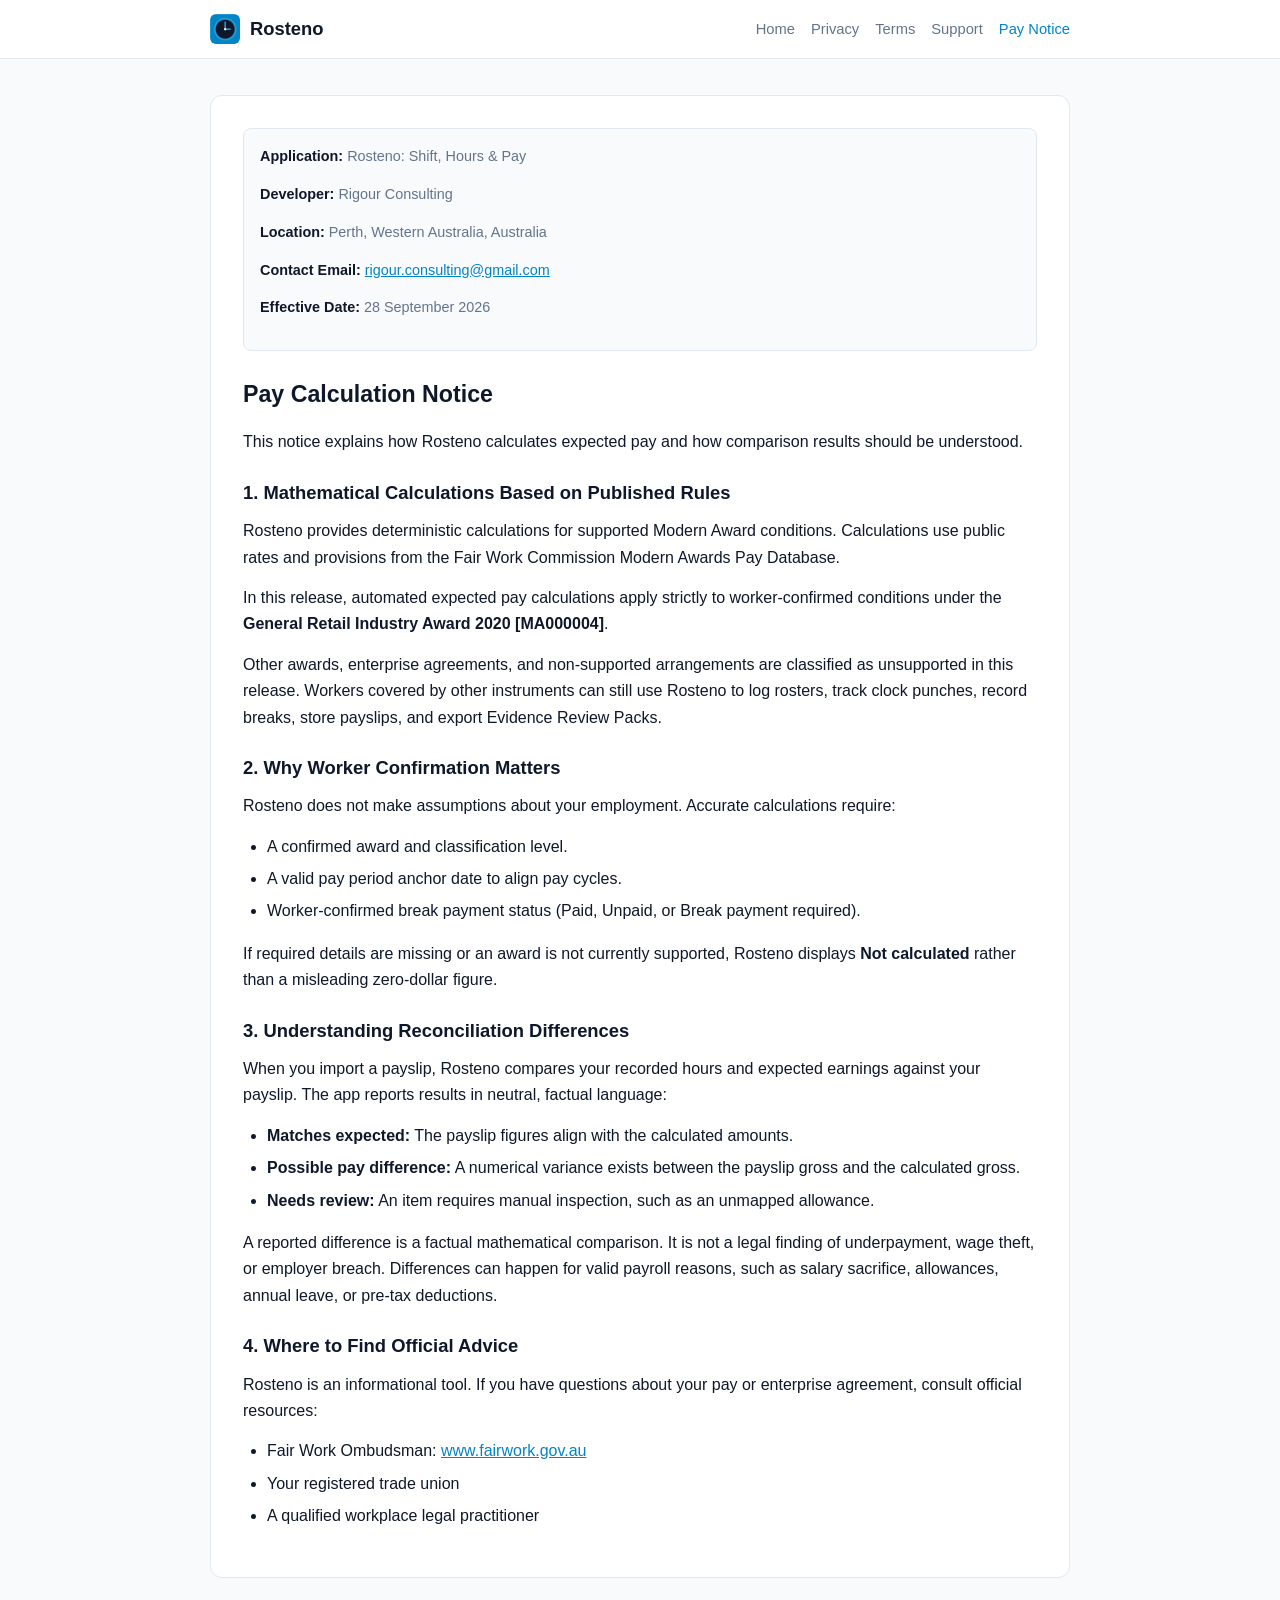
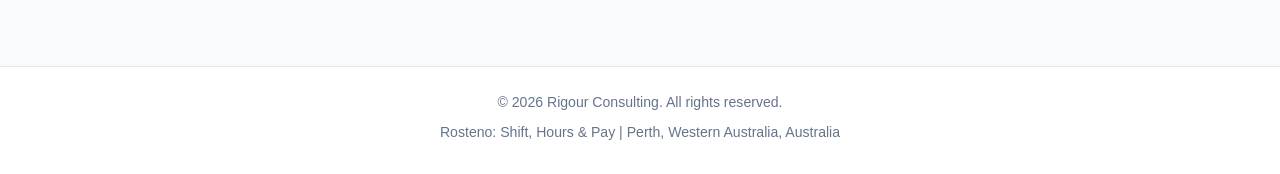
==== pay-calculation-notice/index.html @ e610ed9f "feat: initial release of Rosteno public pages" ====
<!DOCTYPE html>
<html lang="en-AU">
<head>
  <meta charset="UTF-8">
  <meta name="viewport" content="width=device-width, initial-scale=1.0">
  <meta name="description" content="Pay Calculation Notice for Rosteno: Shift, Hours &amp; Pay. Understanding calculation boundaries and reconciliation.">
  <title>Pay Calculation Notice | Rosteno: Shift, Hours &amp; Pay</title>
  <link rel="stylesheet" href="../assets/site.css">
  <link rel="icon" type="image/png" href="../assets/rosteno-icon.png">
</head>
<body>
  <nav class="site-nav">
    <div class="nav-container">
      <a href="../" class="brand-link">
        <img src="../assets/rosteno-icon.png" alt="Rosteno Logo" class="brand-logo">
        <span>Rosteno</span>
      </a>
      <ul class="nav-links">
        <li><a href="../">Home</a></li>
        <li><a href="../privacy/">Privacy</a></li>
        <li><a href="../terms/">Terms</a></li>
        <li><a href="../support/">Support</a></li>
        <li><a href="./" class="active">Pay Notice</a></li>
      </ul>
    </div>
  </nav>

  <main class="main-content">
    <div class="doc-card">
      <div class="meta-box">
        <p><strong>Application:</strong> Rosteno: Shift, Hours &amp; Pay</p>
        <p><strong>Developer:</strong> Rigour Consulting</p>
        <p><strong>Location:</strong> Perth, Western Australia, Australia</p>
        <p><strong>Contact Email:</strong> <a href="mailto:rigour.consulting@gmail.com" style="color: var(--accent);">rigour.consulting@gmail.com</a></p>
        <p><strong>Effective Date:</strong> 28 September 2026</p>
      </div>

      <h2>Pay Calculation Notice</h2>
      <p>This notice explains how Rosteno calculates expected pay and how comparison results should be understood.</p>

      <h3>1. Mathematical Calculations Based on Published Rules</h3>
      <p>Rosteno provides deterministic calculations for supported Modern Award conditions. Calculations use public rates and provisions from the Fair Work Commission Modern Awards Pay Database.</p>
      <p>In this release, automated expected pay calculations apply strictly to worker-confirmed conditions under the <strong>General Retail Industry Award 2020 [MA000004]</strong>.</p>
      <p>Other awards, enterprise agreements, and non-supported arrangements are classified as unsupported in this release. Workers covered by other instruments can still use Rosteno to log rosters, track clock punches, record breaks, store payslips, and export Evidence Review Packs.</p>

      <h3>2. Why Worker Confirmation Matters</h3>
      <p>Rosteno does not make assumptions about your employment. Accurate calculations require:</p>
      <ul>
        <li>A confirmed award and classification level.</li>
        <li>A valid pay period anchor date to align pay cycles.</li>
        <li>Worker-confirmed break payment status (Paid, Unpaid, or Break payment required).</li>
      </ul>
      <p>If required details are missing or an award is not currently supported, Rosteno displays <strong>Not calculated</strong> rather than a misleading zero-dollar figure.</p>

      <h3>3. Understanding Reconciliation Differences</h3>
      <p>When you import a payslip, Rosteno compares your recorded hours and expected earnings against your payslip. The app reports results in neutral, factual language:</p>
      <ul>
        <li><strong>Matches expected:</strong> The payslip figures align with the calculated amounts.</li>
        <li><strong>Possible pay difference:</strong> A numerical variance exists between the payslip gross and the calculated gross.</li>
        <li><strong>Needs review:</strong> An item requires manual inspection, such as an unmapped allowance.</li>
      </ul>
      <p>A reported difference is a factual mathematical comparison. It is not a legal finding of underpayment, wage theft, or employer breach. Differences can happen for valid payroll reasons, such as salary sacrifice, allowances, annual leave, or pre-tax deductions.</p>

      <h3>4. Where to Find Official Advice</h3>
      <p>Rosteno is an informational tool. If you have questions about your pay or enterprise agreement, consult official resources:</p>
      <ul>
        <li>Fair Work Ombudsman: <a href="https://www.fairwork.gov.au" target="_blank" rel="noopener" style="color: var(--accent);">www.fairwork.gov.au</a></li>
        <li>Your registered trade union</li>
        <li>A qualified workplace legal practitioner</li>
      </ul>
    </div>
  </main>

  <footer class="site-footer">
    <p>&copy; 2026 Rigour Consulting. All rights reserved.</p>
    <p>Rosteno: Shift, Hours &amp; Pay | Perth, Western Australia, Australia</p>
  </footer>
</body>
</html>
---- assets/site.css ----
:root {
  --bg-color: #0f172a;
  --card-bg: #1e293b;
  --border-color: #334155;
  --text-main: #f8fafc;
  --text-muted: #94a3b8;
  --accent: #38bdf8;
  --accent-hover: #0284c7;
  --callout-bg: #0c4a6e;
  --callout-border: #38bdf8;
  --warning-bg: #451a03;
  --warning-border: #f59e0b;
  --nav-bg: rgba(15, 23, 42, 0.92);
}

@media (prefers-color-scheme: light) {
  :root {
    --bg-color: #f8fafc;
    --card-bg: #ffffff;
    --border-color: #e2e8f0;
    --text-main: #0f172a;
    --text-muted: #64748b;
    --accent: #0284c7;
    --accent-hover: #0369a1;
    --callout-bg: #f0f9ff;
    --callout-border: #0284c7;
    --warning-bg: #fffbeb;
    --warning-border: #d97706;
    --nav-bg: rgba(255, 255, 255, 0.92);
  }
}

* {
  box-sizing: border-box;
  margin: 0;
  padding: 0;
}

body {
  font-family: -apple-system, BlinkMacSystemFont, "Segoe UI", Roboto, Helvetica, Arial, sans-serif;
  line-height: 1.65;
  color: var(--text-main);
  background-color: var(--bg-color);
  min-height: 100vh;
  display: flex;
  flex-direction: column;
}

.site-nav {
  position: sticky;
  top: 0;
  backdrop-filter: blur(8px);
  background-color: var(--nav-bg);
  border-bottom: 1px solid var(--border-color);
  z-index: 100;
}

.nav-container {
  max-width: 900px;
  margin: 0 auto;
  padding: 14px 20px;
  display: flex;
  justify-content: space-between;
  align-items: center;
  flex-wrap: wrap;
  gap: 12px;
}

.brand-link {
  display: flex;
  align-items: center;
  gap: 10px;
  text-decoration: none;
  color: var(--text-main);
  font-weight: 700;
  font-size: 1.15rem;
}

.brand-logo {
  width: 30px;
  height: 30px;
  border-radius: 6px;
}

.nav-links {
  display: flex;
  gap: 16px;
  list-style: none;
  font-size: 0.92rem;
  flex-wrap: wrap;
}

.nav-links a {
  text-decoration: none;
  color: var(--text-muted);
  font-weight: 500;
  transition: color 0.15s ease;
}

.nav-links a:hover,
.nav-links a.active {
  color: var(--accent);
}

.main-content {
  flex: 1;
  max-width: 900px;
  width: 100%;
  margin: 0 auto;
  padding: 36px 20px 60px;
}

.hero {
  text-align: center;
  margin-bottom: 36px;
}

.hero-title {
  font-size: 2.2rem;
  font-weight: 800;
  margin-bottom: 8px;
  letter-spacing: -0.02em;
}

.hero-subtitle {
  font-size: 1.15rem;
  color: var(--accent);
  font-weight: 600;
  margin-bottom: 12px;
}

.hero-tagline {
  font-size: 1.05rem;
  color: var(--text-muted);
  max-width: 650px;
  margin: 0 auto;
}

.doc-card {
  background-color: var(--card-bg);
  border: 1px solid var(--border-color);
  border-radius: 12px;
  padding: 32px;
  margin-bottom: 28px;
}

.doc-card h2 {
  font-size: 1.45rem;
  margin-bottom: 16px;
  color: var(--text-main);
}

.doc-card h3 {
  font-size: 1.15rem;
  margin: 22px 0 10px;
  color: var(--text-main);
}

.doc-card p {
  margin-bottom: 14px;
}

.doc-card ul,
.doc-card ol {
  margin: 0 0 16px 24px;
}

.doc-card li {
  margin-bottom: 6px;
}

.portal-grid {
  display: grid;
  grid-template-columns: repeat(auto-fit, minmax(240px, 1fr));
  gap: 16px;
  margin-top: 24px;
}

.portal-card {
  display: block;
  text-decoration: none;
  background-color: var(--bg-color);
  border: 1px solid var(--border-color);
  border-radius: 10px;
  padding: 20px;
  transition: border-color 0.15s ease, transform 0.15s ease;
}

.portal-card:hover {
  border-color: var(--accent);
  transform: translateY(-2px);
}

.portal-card h3 {
  font-size: 1.05rem;
  margin: 0 0 8px;
  color: var(--accent);
}

.portal-card p {
  font-size: 0.9rem;
  color: var(--text-muted);
  margin-bottom: 0;
  line-height: 1.5;
}

.callout {
  background-color: var(--callout-bg);
  border-left: 4px solid var(--callout-border);
  padding: 14px 18px;
  border-radius: 0 8px 8px 0;
  margin: 18px 0;
  font-size: 0.95rem;
}

.warning {
  background-color: var(--warning-bg);
  border-left: 4px solid var(--warning-border);
  padding: 14px 18px;
  border-radius: 0 8px 8px 0;
  margin: 18px 0;
  font-size: 0.95rem;
}

.meta-box {
  background-color: var(--bg-color);
  border: 1px solid var(--border-color);
  border-radius: 8px;
  padding: 16px;
  margin-bottom: 24px;
  font-size: 0.9rem;
  color: var(--text-muted);
}

.meta-box strong {
  color: var(--text-main);
}

.site-footer {
  border-top: 1px solid var(--border-color);
  padding: 24px 20px;
  text-align: center;
  font-size: 0.88rem;
  color: var(--text-muted);
  background-color: var(--card-bg);
}

.site-footer p {
  margin-bottom: 6px;
}

.site-footer a {
  color: var(--accent);
  text-decoration: none;
}

.site-footer a:hover {
  text-decoration: underline;
}
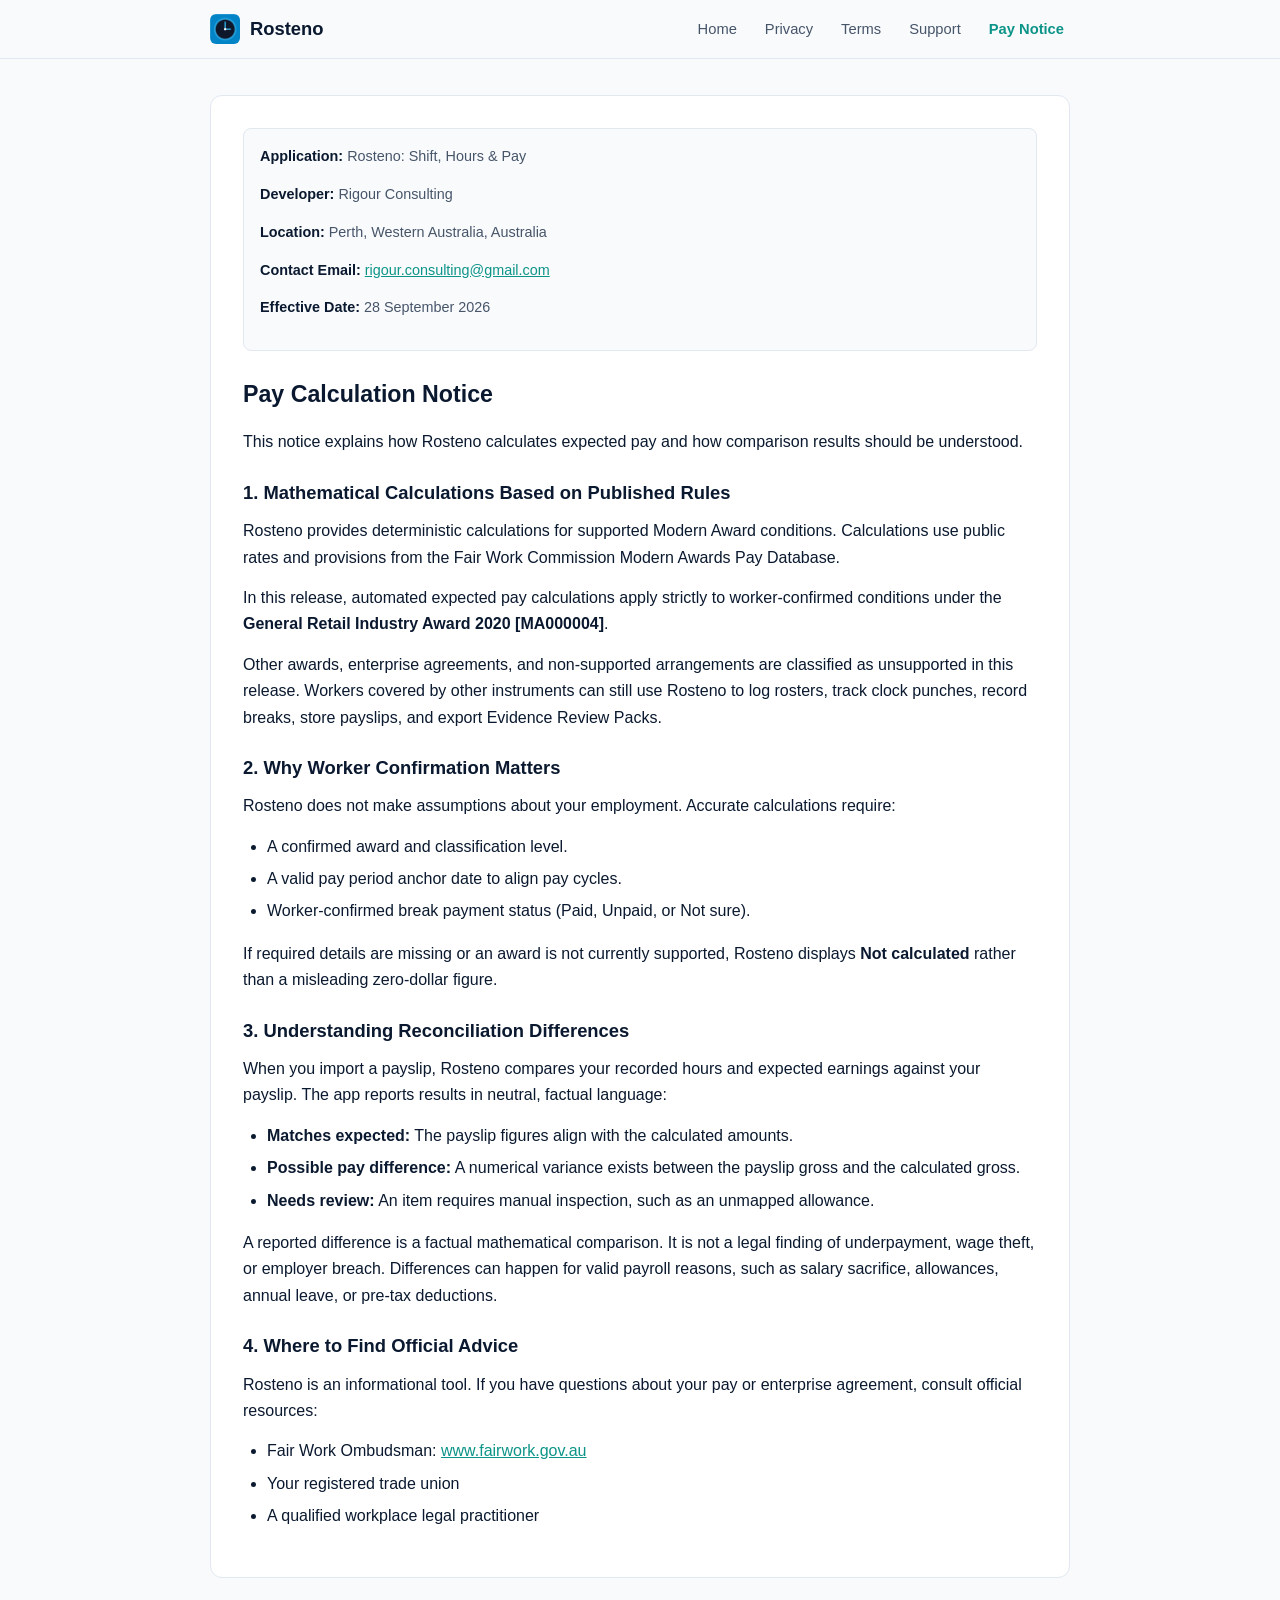
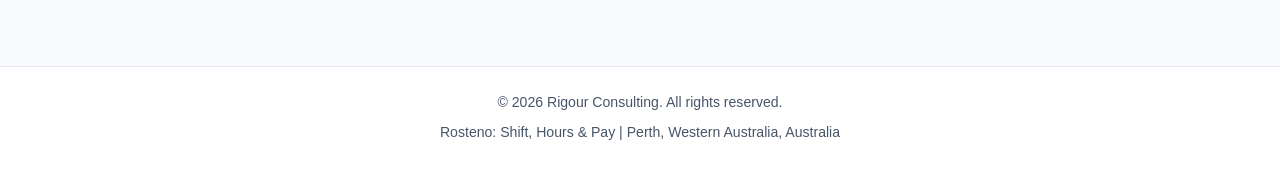
==== commit d21c826a: "style(pages): align brand colors, improve accessibility, and update break and SHA-256 terminology" ====
--- a/pay-calculation-notice/index.html
+++ b/pay-calculation-notice/index.html
@@ -9,6 +9,7 @@
   <link rel="icon" type="image/png" href="../assets/rosteno-icon.png">
 </head>
 <body>
+  <a href="#main-content" class="skip-link">Skip to main content</a>
   <nav class="site-nav">
     <div class="nav-container">
       <a href="../" class="brand-link">
@@ -20,12 +21,12 @@
         <li><a href="../privacy/">Privacy</a></li>
         <li><a href="../terms/">Terms</a></li>
         <li><a href="../support/">Support</a></li>
-        <li><a href="./" class="active">Pay Notice</a></li>
+        <li><a href="./" class="active" aria-current="page">Pay Notice</a></li>
       </ul>
     </div>
   </nav>
 
-  <main class="main-content">
+  <main id="main-content" class="main-content">
     <div class="doc-card">
       <div class="meta-box">
         <p><strong>Application:</strong> Rosteno: Shift, Hours &amp; Pay</p>
@@ -48,7 +49,7 @@
       <ul>
         <li>A confirmed award and classification level.</li>
         <li>A valid pay period anchor date to align pay cycles.</li>
-        <li>Worker-confirmed break payment status (Paid, Unpaid, or Break payment required).</li>
+        <li>Worker-confirmed break payment status (Paid, Unpaid, or Not sure).</li>
       </ul>
       <p>If required details are missing or an award is not currently supported, Rosteno displays <strong>Not calculated</strong> rather than a misleading zero-dollar figure.</p>
 
--- a/assets/site.css
+++ b/assets/site.css
@@ -1,32 +1,32 @@
 :root {
-  --bg-color: #0f172a;
-  --card-bg: #1e293b;
-  --border-color: #334155;
-  --text-main: #f8fafc;
-  --text-muted: #94a3b8;
-  --accent: #38bdf8;
-  --accent-hover: #0284c7;
-  --callout-bg: #0c4a6e;
-  --callout-border: #38bdf8;
-  --warning-bg: #451a03;
-  --warning-border: #f59e0b;
-  --nav-bg: rgba(15, 23, 42, 0.92);
+  --bg-color: #0A192F;
+  --card-bg: #112240;
+  --border-color: #233554;
+  --text-main: #F8FAFC;
+  --text-muted: #8892B0;
+  --accent: #0D9488;
+  --accent-hover: #14B8A6;
+  --callout-bg: #0F3042;
+  --callout-border: #0D9488;
+  --warning-bg: #3D2214;
+  --warning-border: #D97706;
+  --nav-bg: rgba(10, 25, 47, 0.94);
 }
 
 @media (prefers-color-scheme: light) {
   :root {
-    --bg-color: #f8fafc;
-    --card-bg: #ffffff;
-    --border-color: #e2e8f0;
-    --text-main: #0f172a;
-    --text-muted: #64748b;
-    --accent: #0284c7;
-    --accent-hover: #0369a1;
-    --callout-bg: #f0f9ff;
-    --callout-border: #0284c7;
-    --warning-bg: #fffbeb;
-    --warning-border: #d97706;
-    --nav-bg: rgba(255, 255, 255, 0.92);
+    --bg-color: #F8FAFC;
+    --card-bg: #FFFFFF;
+    --border-color: #E2E8F0;
+    --text-main: #0A192F;
+    --text-muted: #475569;
+    --accent: #0D9488;
+    --accent-hover: #0F766E;
+    --callout-bg: #F0FDFA;
+    --callout-border: #0D9488;
+    --warning-bg: #FFFBEB;
+    --warning-border: #D97706;
+    --nav-bg: rgba(248, 250, 252, 0.94);
   }
 }
 
@@ -44,6 +44,38 @@
   min-height: 100vh;
   display: flex;
   flex-direction: column;
+}
+
+/* Accessibility: Skip to Content Link */
+.skip-link {
+  position: absolute;
+  top: -60px;
+  left: 20px;
+  background-color: var(--accent);
+  color: #FFFFFF;
+  padding: 10px 18px;
+  border-radius: 6px;
+  font-weight: 600;
+  font-size: 0.95rem;
+  z-index: 1000;
+  text-decoration: none;
+  transition: top 0.2s ease;
+}
+
+.skip-link:focus,
+.skip-link:focus-visible {
+  top: 14px;
+  outline: 3px solid #FFFFFF;
+  outline-offset: 2px;
+}
+
+/* Keyboard visible focus indicators */
+a:focus-visible,
+button:focus-visible,
+input:focus-visible {
+  outline: 2px solid var(--accent);
+  outline-offset: 3px;
+  border-radius: 4px;
 }
 
 .site-nav {
@@ -95,11 +127,15 @@
   color: var(--text-muted);
   font-weight: 500;
   transition: color 0.15s ease;
+  padding: 4px 6px;
+  border-radius: 4px;
 }
 
 .nav-links a:hover,
-.nav-links a.active {
-  color: var(--accent);
+.nav-links a.active,
+.nav-links a[aria-current="page"] {
+  color: var(--accent);
+  font-weight: 700;
 }
 
 .main-content {
